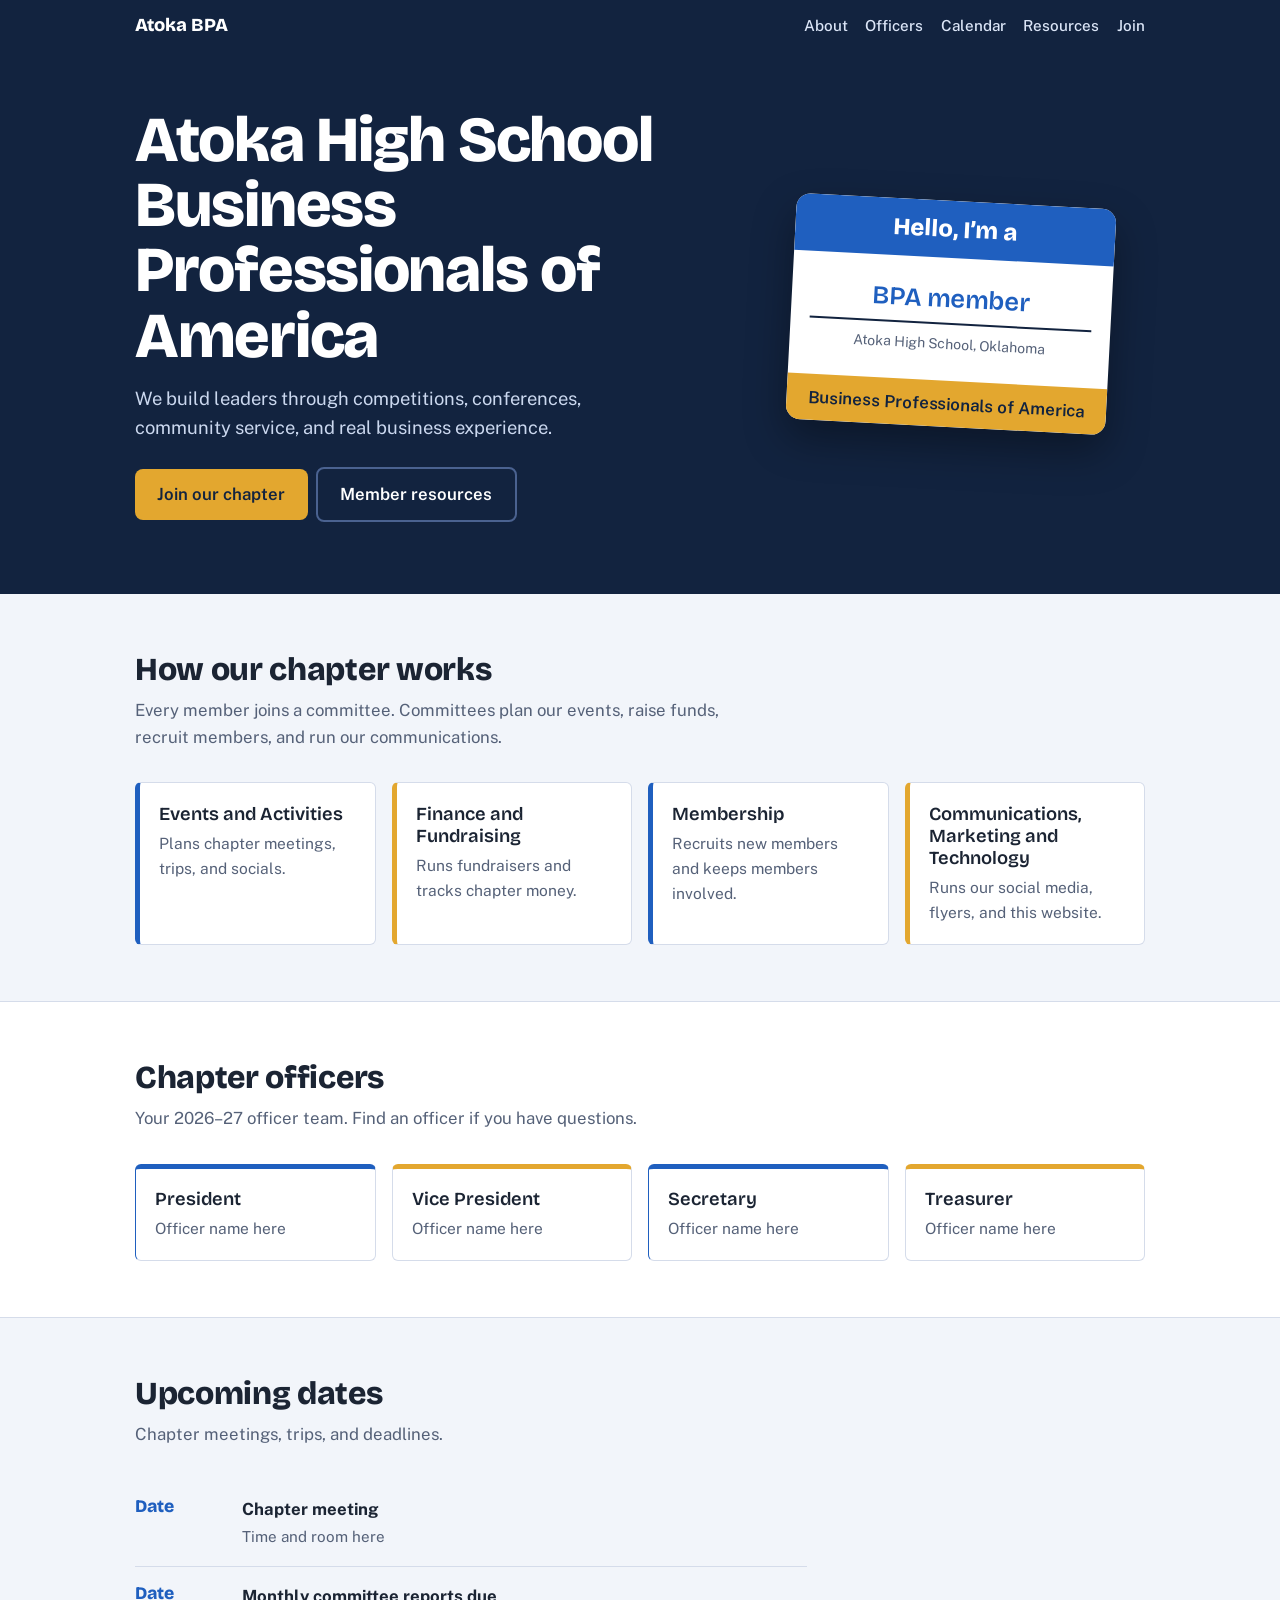
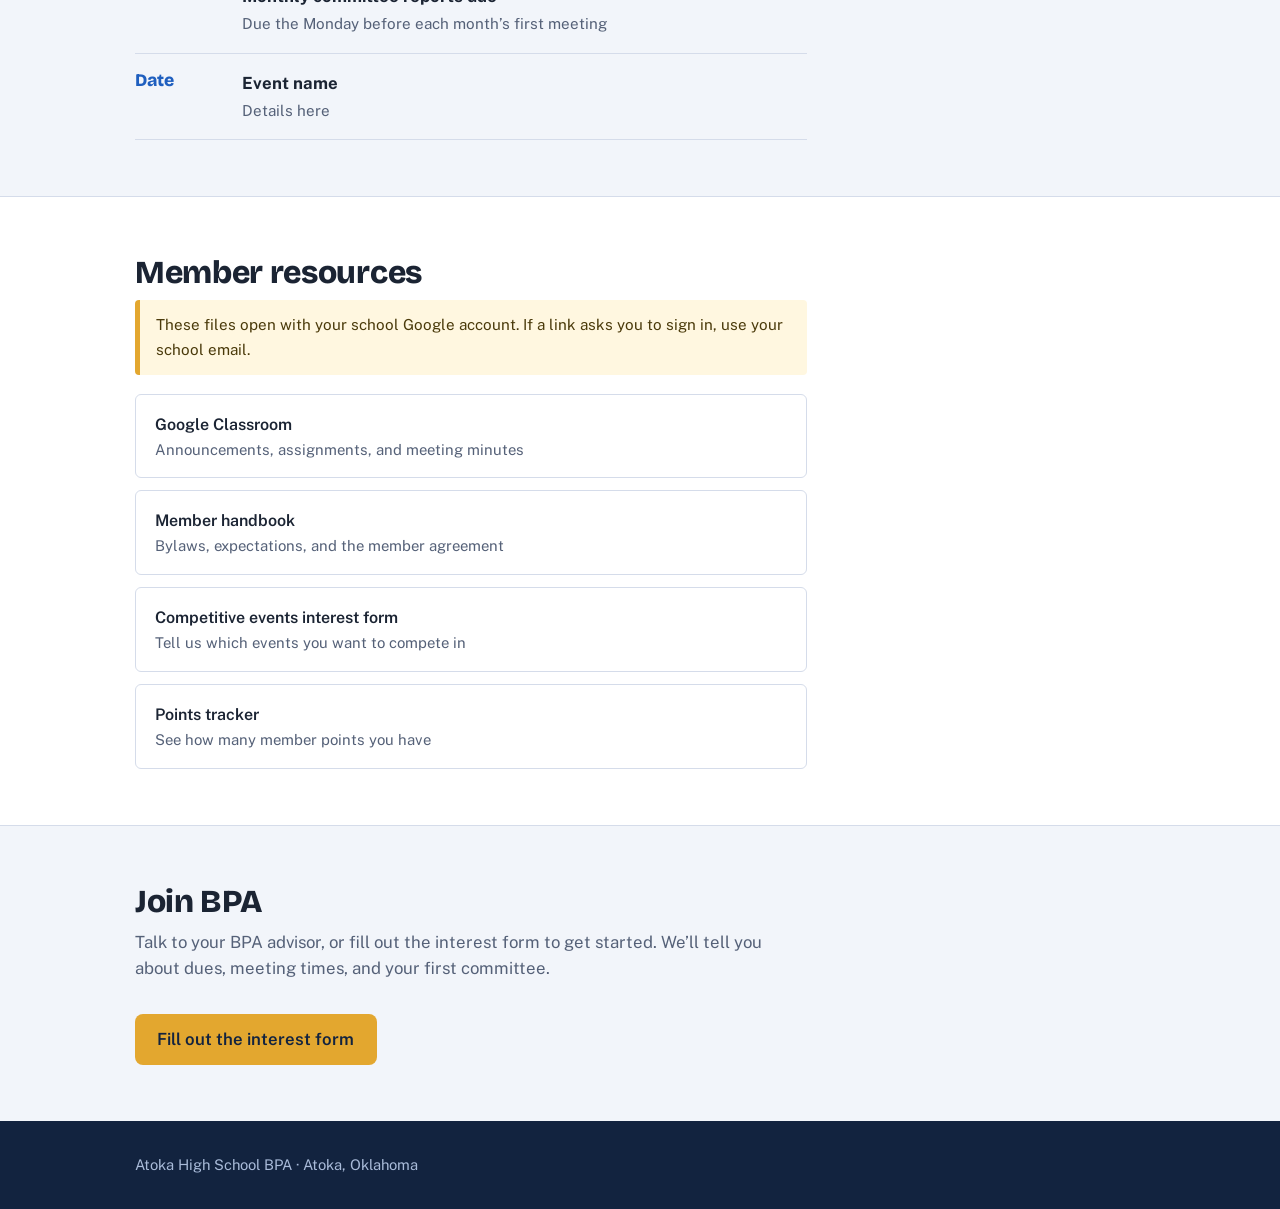
==== index.html @ 5c916713 "Add files via upload" ====
<!DOCTYPE html>
<html lang="en">
<head>
<meta charset="utf-8">
<meta name="viewport" content="width=device-width, initial-scale=1">
<title>Atoka High School BPA</title>
<link rel="preconnect" href="https://fonts.googleapis.com">
<link rel="preconnect" href="https://fonts.gstatic.com" crossorigin>
<link href="https://fonts.googleapis.com/css2?family=Bricolage+Grotesque:wght@600;800&family=Public+Sans:wght@400;500;600&display=swap" rel="stylesheet">
<style>
:root{
  --navy:#12233f; --blue:#1f5fbf; --gold:#e3a72f; --paper:#f2f5fa; --card:#ffffff; --ink:#1b2433; --muted:#556178; --line:#d5dcea;
  --display:'Bricolage Grotesque',Georgia,serif; --body:'Public Sans',system-ui,sans-serif;
}
@media (prefers-color-scheme:dark){
  :root{--paper:#0e1829; --card:#16243b; --ink:#e8edf6; --muted:#9fb0cc; --line:#2a3b58; --navy:#0a1424}
}
*{box-sizing:border-box}
html{scroll-behavior:smooth}
@media (prefers-reduced-motion:reduce){html{scroll-behavior:auto}}
body{margin:0;background:var(--paper);color:var(--ink);font:400 1.05rem/1.6 var(--body)}
a{color:var(--blue)}
@media (prefers-color-scheme:dark){a{color:#7db0ff}}
:focus-visible{outline:3px solid var(--gold);outline-offset:2px}
.wrap{max-width:1050px;margin:0 auto;padding:0 1.25rem}
header.top{background:var(--navy);color:#fff;position:sticky;top:0;z-index:5}
header.top .wrap{display:flex;align-items:center;justify-content:space-between;gap:1rem;padding-top:.75rem;padding-bottom:.75rem;flex-wrap:wrap}
.brand{font:800 1.15rem var(--display);color:#fff;text-decoration:none}
nav a{color:#dbe5f7;text-decoration:none;margin-left:1.1rem;font-weight:500;font-size:.95rem}
nav a:hover{color:var(--gold)}
.hero{background:var(--navy);color:#fff;padding:3.5rem 0 4.5rem}
.hero .wrap{display:grid;grid-template-columns:1.2fr .8fr;gap:2.5rem;align-items:center}
.hero h1{font:800 clamp(2.4rem,6vw,4rem)/1.02 var(--display);margin:0 0 1rem;letter-spacing:-.02em}
.hero p{font-size:1.15rem;color:#cbd8ef;max-width:34rem;margin:0 0 1.5rem}
.btn{display:inline-block;background:var(--gold);color:#12233f;font-weight:600;padding:.75rem 1.4rem;border-radius:8px;text-decoration:none}
.btn.alt{background:transparent;color:#fff;border:2px solid #4a6290;margin-left:.5rem}
.badge{background:#fff;color:#12233f;border-radius:14px;overflow:hidden;transform:rotate(3deg);box-shadow:0 18px 40px rgba(0,0,0,.35);max-width:320px;justify-self:center;width:100%}
.badge .hello{background:var(--blue);color:#fff;text-align:center;padding:.9rem;font:800 1.5rem var(--display)}
.badge .body{padding:1.6rem 1.2rem;text-align:center}
.badge .line{border-bottom:2px solid #12233f;font:600 1.6rem var(--display);min-height:2.6rem;color:var(--blue)}
.badge small{display:block;color:#556178;margin-top:.5rem}
.badge .foot{background:var(--gold);padding:.6rem;text-align:center;font-weight:600}
section{padding:3.5rem 0}
section h2{font:800 2rem var(--display);margin:0 0 .5rem;letter-spacing:-.01em}
.lead{color:var(--muted);max-width:40rem;margin:0 0 2rem}
.grid{display:grid;grid-template-columns:repeat(auto-fit,minmax(220px,1fr));gap:1rem}
.card{background:var(--card);border:1px solid var(--line);border-left:5px solid var(--blue);border-radius:6px;padding:1.2rem}
.card:nth-child(even){border-left-color:var(--gold)}
.card h3{font:600 1.15rem var(--display);margin:0 0 .4rem}
.card p{margin:0;color:var(--muted);font-size:.97rem}
.officers .card{border-left-width:1px;border-top:5px solid var(--blue)}
.officers .card:nth-child(even){border-top-color:var(--gold);border-left-color:var(--line)}
.alt-bg{background:var(--card);border-top:1px solid var(--line);border-bottom:1px solid var(--line)}
.cal{list-style:none;margin:0;padding:0;max-width:42rem}
.cal li{display:flex;gap:1.2rem;padding:1rem 0;border-bottom:1px solid var(--line)}
.cal .d{flex:0 0 5.5rem;font:800 1.1rem var(--display);color:var(--blue)}
@media (prefers-color-scheme:dark){.cal .d{color:#7db0ff}}
.cal b{display:block}
.cal span.s{color:var(--muted);font-size:.95rem}
.res{display:grid;gap:.75rem;max-width:42rem}
.res a{display:block;background:var(--card);border:1px solid var(--line);border-radius:6px;padding:1rem 1.2rem;text-decoration:none;color:var(--ink);font-weight:600}
.res a span{display:block;font-weight:400;color:var(--muted);font-size:.93rem}
.res a:hover{border-color:var(--blue)}
.note{background:#fff7e0;color:#4a3a0a;border-left:5px solid var(--gold);padding:.8rem 1rem;max-width:42rem;margin-bottom:1.2rem;font-size:.95rem;border-radius:4px}
@media (prefers-color-scheme:dark){.note{background:#2c2610;color:#f3e3b0}}
footer{background:var(--navy);color:#a9bbd9;padding:2rem 0;font-size:.92rem}
@media (max-width:760px){
  .hero .wrap{grid-template-columns:1fr}
  nav a{margin:0 .8rem 0 0}
  .btn.alt{margin:.6rem 0 0}
}
</style>
</head>
<body>
<header class="top"><div class="wrap">
  <a class="brand" href="#top">Atoka BPA</a>
  <nav aria-label="Main">
    <a href="#about">About</a><a href="#officers">Officers</a><a href="#calendar">Calendar</a><a href="#resources">Resources</a><a href="#join">Join</a>
  </nav>
</div></header>

<main id="top">
<div class="hero"><div class="wrap">
  <div>
    <h1>Atoka High School Business Professionals of America</h1>
    <p>We build leaders through competitions, conferences, community service, and real business experience.</p>
    <a class="btn" href="#join">Join our chapter</a><a class="btn alt" href="#resources">Member resources</a>
  </div>
  <div class="badge" aria-hidden="true">
    <div class="hello">Hello, I’m a</div>
    <div class="body"><div class="line">BPA member</div><small>Atoka High School, Oklahoma</small></div>
    <div class="foot">Business Professionals of America</div>
  </div>
</div></div>

<section id="about"><div class="wrap">
  <h2>How our chapter works</h2>
  <p class="lead">Every member joins a committee. Committees plan our events, raise funds, recruit members, and run our communications.</p>
  <div class="grid">
    <div class="card"><h3>Events and Activities</h3><p>Plans chapter meetings, trips, and socials.</p></div>
    <div class="card"><h3>Finance and Fundraising</h3><p>Runs fundraisers and tracks chapter money.</p></div>
    <div class="card"><h3>Membership</h3><p>Recruits new members and keeps members involved.</p></div>
    <div class="card"><h3>Communications, Marketing and Technology</h3><p>Runs our social media, flyers, and this website.</p></div>
  </div>
</div></section>

<section id="officers" class="alt-bg officers"><div class="wrap">
  <h2>Chapter officers</h2>
  <p class="lead">Your 2026–27 officer team. Find an officer if you have questions.</p>
  <div class="grid">
    <div class="card"><h3>President</h3><p>Officer name here</p></div>
    <div class="card"><h3>Vice President</h3><p>Officer name here</p></div>
    <div class="card"><h3>Secretary</h3><p>Officer name here</p></div>
    <div class="card"><h3>Treasurer</h3><p>Officer name here</p></div>
  </div>
</div></section>

<section id="calendar"><div class="wrap">
  <h2>Upcoming dates</h2>
  <p class="lead">Chapter meetings, trips, and deadlines.</p>
  <ul class="cal">
    <li><div class="d">Date</div><div><b>Chapter meeting</b><span class="s">Time and room here</span></div></li>
    <li><div class="d">Date</div><div><b>Monthly committee reports due</b><span class="s">Due the Monday before each month’s first meeting</span></div></li>
    <li><div class="d">Date</div><div><b>Event name</b><span class="s">Details here</span></div></li>
  </ul>
</div></section>

<section id="resources" class="alt-bg"><div class="wrap">
  <h2>Member resources</h2>
  <div class="note">These files open with your school Google account. If a link asks you to sign in, use your school email.</div>
  <div class="res">
    <a href="#"><span style="font-weight:600;color:inherit;font-size:1rem;display:inline">Google Classroom</span><span>Announcements, assignments, and meeting minutes</span></a>
    <a href="#"><span style="font-weight:600;color:inherit;font-size:1rem;display:inline">Member handbook</span><span>Bylaws, expectations, and the member agreement</span></a>
    <a href="#"><span style="font-weight:600;color:inherit;font-size:1rem;display:inline">Competitive events interest form</span><span>Tell us which events you want to compete in</span></a>
    <a href="#"><span style="font-weight:600;color:inherit;font-size:1rem;display:inline">Points tracker</span><span>See how many member points you have</span></a>
  </div>
</div></section>

<section id="join"><div class="wrap">
  <h2>Join BPA</h2>
  <p class="lead">Talk to your BPA advisor, or fill out the interest form to get started. We’ll tell you about dues, meeting times, and your first committee.</p>
  <a class="btn" href="#">Fill out the interest form</a>
</div></section>
</main>

<footer><div class="wrap">Atoka High School BPA · Atoka, Oklahoma</div></footer>
</body>
</html>
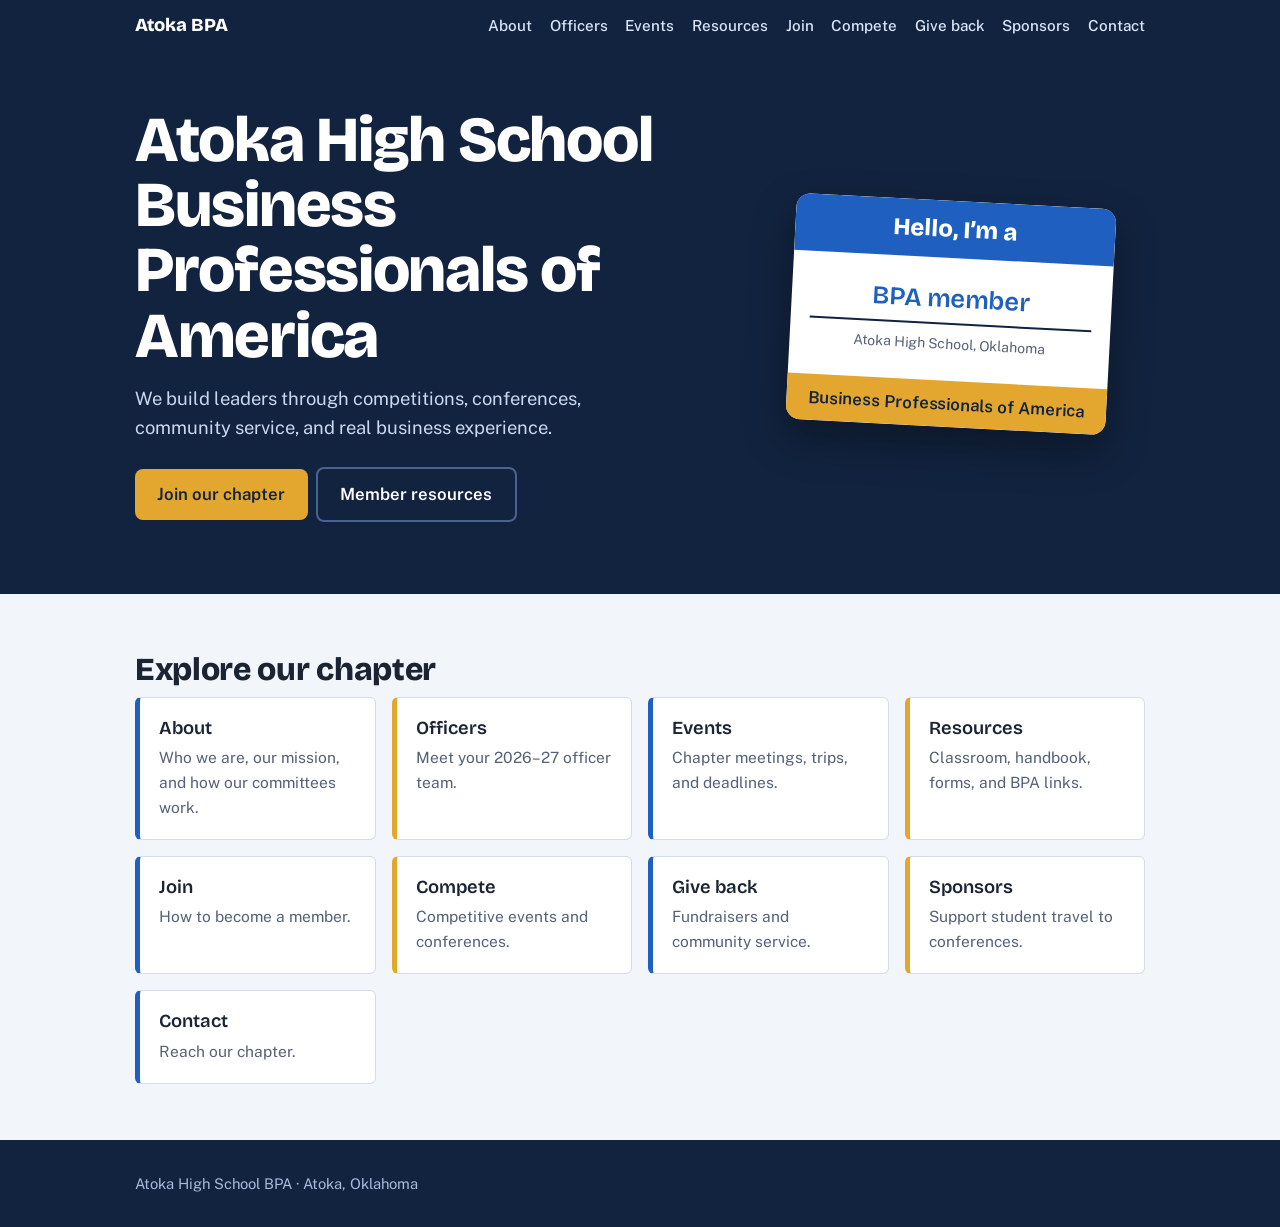
==== commit a6784498: "Add files via upload" ====
--- a/index.html
+++ b/index.html
@@ -7,84 +7,19 @@
 <link rel="preconnect" href="https://fonts.googleapis.com">
 <link rel="preconnect" href="https://fonts.gstatic.com" crossorigin>
 <link href="https://fonts.googleapis.com/css2?family=Bricolage+Grotesque:wght@600;800&family=Public+Sans:wght@400;500;600&display=swap" rel="stylesheet">
-<style>
-:root{
-  --navy:#12233f; --blue:#1f5fbf; --gold:#e3a72f; --paper:#f2f5fa; --card:#ffffff; --ink:#1b2433; --muted:#556178; --line:#d5dcea;
-  --display:'Bricolage Grotesque',Georgia,serif; --body:'Public Sans',system-ui,sans-serif;
-}
-@media (prefers-color-scheme:dark){
-  :root{--paper:#0e1829; --card:#16243b; --ink:#e8edf6; --muted:#9fb0cc; --line:#2a3b58; --navy:#0a1424}
-}
-*{box-sizing:border-box}
-html{scroll-behavior:smooth}
-@media (prefers-reduced-motion:reduce){html{scroll-behavior:auto}}
-body{margin:0;background:var(--paper);color:var(--ink);font:400 1.05rem/1.6 var(--body)}
-a{color:var(--blue)}
-@media (prefers-color-scheme:dark){a{color:#7db0ff}}
-:focus-visible{outline:3px solid var(--gold);outline-offset:2px}
-.wrap{max-width:1050px;margin:0 auto;padding:0 1.25rem}
-header.top{background:var(--navy);color:#fff;position:sticky;top:0;z-index:5}
-header.top .wrap{display:flex;align-items:center;justify-content:space-between;gap:1rem;padding-top:.75rem;padding-bottom:.75rem;flex-wrap:wrap}
-.brand{font:800 1.15rem var(--display);color:#fff;text-decoration:none}
-nav a{color:#dbe5f7;text-decoration:none;margin-left:1.1rem;font-weight:500;font-size:.95rem}
-nav a:hover{color:var(--gold)}
-.hero{background:var(--navy);color:#fff;padding:3.5rem 0 4.5rem}
-.hero .wrap{display:grid;grid-template-columns:1.2fr .8fr;gap:2.5rem;align-items:center}
-.hero h1{font:800 clamp(2.4rem,6vw,4rem)/1.02 var(--display);margin:0 0 1rem;letter-spacing:-.02em}
-.hero p{font-size:1.15rem;color:#cbd8ef;max-width:34rem;margin:0 0 1.5rem}
-.btn{display:inline-block;background:var(--gold);color:#12233f;font-weight:600;padding:.75rem 1.4rem;border-radius:8px;text-decoration:none}
-.btn.alt{background:transparent;color:#fff;border:2px solid #4a6290;margin-left:.5rem}
-.badge{background:#fff;color:#12233f;border-radius:14px;overflow:hidden;transform:rotate(3deg);box-shadow:0 18px 40px rgba(0,0,0,.35);max-width:320px;justify-self:center;width:100%}
-.badge .hello{background:var(--blue);color:#fff;text-align:center;padding:.9rem;font:800 1.5rem var(--display)}
-.badge .body{padding:1.6rem 1.2rem;text-align:center}
-.badge .line{border-bottom:2px solid #12233f;font:600 1.6rem var(--display);min-height:2.6rem;color:var(--blue)}
-.badge small{display:block;color:#556178;margin-top:.5rem}
-.badge .foot{background:var(--gold);padding:.6rem;text-align:center;font-weight:600}
-section{padding:3.5rem 0}
-section h2{font:800 2rem var(--display);margin:0 0 .5rem;letter-spacing:-.01em}
-.lead{color:var(--muted);max-width:40rem;margin:0 0 2rem}
-.grid{display:grid;grid-template-columns:repeat(auto-fit,minmax(220px,1fr));gap:1rem}
-.card{background:var(--card);border:1px solid var(--line);border-left:5px solid var(--blue);border-radius:6px;padding:1.2rem}
-.card:nth-child(even){border-left-color:var(--gold)}
-.card h3{font:600 1.15rem var(--display);margin:0 0 .4rem}
-.card p{margin:0;color:var(--muted);font-size:.97rem}
-.officers .card{border-left-width:1px;border-top:5px solid var(--blue)}
-.officers .card:nth-child(even){border-top-color:var(--gold);border-left-color:var(--line)}
-.alt-bg{background:var(--card);border-top:1px solid var(--line);border-bottom:1px solid var(--line)}
-.cal{list-style:none;margin:0;padding:0;max-width:42rem}
-.cal li{display:flex;gap:1.2rem;padding:1rem 0;border-bottom:1px solid var(--line)}
-.cal .d{flex:0 0 5.5rem;font:800 1.1rem var(--display);color:var(--blue)}
-@media (prefers-color-scheme:dark){.cal .d{color:#7db0ff}}
-.cal b{display:block}
-.cal span.s{color:var(--muted);font-size:.95rem}
-.res{display:grid;gap:.75rem;max-width:42rem}
-.res a{display:block;background:var(--card);border:1px solid var(--line);border-radius:6px;padding:1rem 1.2rem;text-decoration:none;color:var(--ink);font-weight:600}
-.res a span{display:block;font-weight:400;color:var(--muted);font-size:.93rem}
-.res a:hover{border-color:var(--blue)}
-.note{background:#fff7e0;color:#4a3a0a;border-left:5px solid var(--gold);padding:.8rem 1rem;max-width:42rem;margin-bottom:1.2rem;font-size:.95rem;border-radius:4px}
-@media (prefers-color-scheme:dark){.note{background:#2c2610;color:#f3e3b0}}
-footer{background:var(--navy);color:#a9bbd9;padding:2rem 0;font-size:.92rem}
-@media (max-width:760px){
-  .hero .wrap{grid-template-columns:1fr}
-  nav a{margin:0 .8rem 0 0}
-  .btn.alt{margin:.6rem 0 0}
-}
-</style>
+<link rel="stylesheet" href="style.css">
 </head>
 <body>
 <header class="top"><div class="wrap">
-  <a class="brand" href="#top">Atoka BPA</a>
-  <nav aria-label="Main">
-    <a href="#about">About</a><a href="#officers">Officers</a><a href="#calendar">Calendar</a><a href="#resources">Resources</a><a href="#join">Join</a>
-  </nav>
+  <a class="brand" href="index.html">Atoka BPA</a>
+  <nav aria-label="Main"><a href="about.html">About</a><a href="officers.html">Officers</a><a href="events.html">Events</a><a href="resources.html">Resources</a><a href="join.html">Join</a><a href="compete.html">Compete</a><a href="giveback.html">Give back</a><a href="sponsors.html">Sponsors</a><a href="contact.html">Contact</a></nav>
 </div></header>
-
-<main id="top">
+<main>
 <div class="hero"><div class="wrap">
   <div>
     <h1>Atoka High School Business Professionals of America</h1>
     <p>We build leaders through competitions, conferences, community service, and real business experience.</p>
-    <a class="btn" href="#join">Join our chapter</a><a class="btn alt" href="#resources">Member resources</a>
+    <a class="btn" href="join.html">Join our chapter</a><a class="btn alt" href="resources.html">Member resources</a>
   </div>
   <div class="badge" aria-hidden="true">
     <div class="hello">Hello, I’m a</div>
@@ -93,56 +28,8 @@
   </div>
 </div></div>
 
-<section id="about"><div class="wrap">
-  <h2>How our chapter works</h2>
-  <p class="lead">Every member joins a committee. Committees plan our events, raise funds, recruit members, and run our communications.</p>
-  <div class="grid">
-    <div class="card"><h3>Events and Activities</h3><p>Plans chapter meetings, trips, and socials.</p></div>
-    <div class="card"><h3>Finance and Fundraising</h3><p>Runs fundraisers and tracks chapter money.</p></div>
-    <div class="card"><h3>Membership</h3><p>Recruits new members and keeps members involved.</p></div>
-    <div class="card"><h3>Communications, Marketing and Technology</h3><p>Runs our social media, flyers, and this website.</p></div>
-  </div>
-</div></section>
-
-<section id="officers" class="alt-bg officers"><div class="wrap">
-  <h2>Chapter officers</h2>
-  <p class="lead">Your 2026–27 officer team. Find an officer if you have questions.</p>
-  <div class="grid">
-    <div class="card"><h3>President</h3><p>Officer name here</p></div>
-    <div class="card"><h3>Vice President</h3><p>Officer name here</p></div>
-    <div class="card"><h3>Secretary</h3><p>Officer name here</p></div>
-    <div class="card"><h3>Treasurer</h3><p>Officer name here</p></div>
-  </div>
-</div></section>
-
-<section id="calendar"><div class="wrap">
-  <h2>Upcoming dates</h2>
-  <p class="lead">Chapter meetings, trips, and deadlines.</p>
-  <ul class="cal">
-    <li><div class="d">Date</div><div><b>Chapter meeting</b><span class="s">Time and room here</span></div></li>
-    <li><div class="d">Date</div><div><b>Monthly committee reports due</b><span class="s">Due the Monday before each month’s first meeting</span></div></li>
-    <li><div class="d">Date</div><div><b>Event name</b><span class="s">Details here</span></div></li>
-  </ul>
-</div></section>
-
-<section id="resources" class="alt-bg"><div class="wrap">
-  <h2>Member resources</h2>
-  <div class="note">These files open with your school Google account. If a link asks you to sign in, use your school email.</div>
-  <div class="res">
-    <a href="#"><span style="font-weight:600;color:inherit;font-size:1rem;display:inline">Google Classroom</span><span>Announcements, assignments, and meeting minutes</span></a>
-    <a href="#"><span style="font-weight:600;color:inherit;font-size:1rem;display:inline">Member handbook</span><span>Bylaws, expectations, and the member agreement</span></a>
-    <a href="#"><span style="font-weight:600;color:inherit;font-size:1rem;display:inline">Competitive events interest form</span><span>Tell us which events you want to compete in</span></a>
-    <a href="#"><span style="font-weight:600;color:inherit;font-size:1rem;display:inline">Points tracker</span><span>See how many member points you have</span></a>
-  </div>
-</div></section>
-
-<section id="join"><div class="wrap">
-  <h2>Join BPA</h2>
-  <p class="lead">Talk to your BPA advisor, or fill out the interest form to get started. We’ll tell you about dues, meeting times, and your first committee.</p>
-  <a class="btn" href="#">Fill out the interest form</a>
-</div></section>
+<section><div class="wrap"><h2>Explore our chapter</h2><div class="grid"><a class="card" href="about.html"><h3>About</h3><p>Who we are, our mission, and how our committees work.</p></a><a class="card" href="officers.html"><h3>Officers</h3><p>Meet your 2026–27 officer team.</p></a><a class="card" href="events.html"><h3>Events</h3><p>Chapter meetings, trips, and deadlines.</p></a><a class="card" href="resources.html"><h3>Resources</h3><p>Classroom, handbook, forms, and BPA links.</p></a><a class="card" href="join.html"><h3>Join</h3><p>How to become a member.</p></a><a class="card" href="compete.html"><h3>Compete</h3><p>Competitive events and conferences.</p></a><a class="card" href="giveback.html"><h3>Give back</h3><p>Fundraisers and community service.</p></a><a class="card" href="sponsors.html"><h3>Sponsors</h3><p>Support student travel to conferences.</p></a><a class="card" href="contact.html"><h3>Contact</h3><p>Reach our chapter.</p></a></div></div></section>
 </main>
-
 <footer><div class="wrap">Atoka High School BPA · Atoka, Oklahoma</div></footer>
 </body>
 </html>
--- a/style.css
+++ b/style.css
@@ -0,0 +1,66 @@
+
+:root{
+  --navy:#12233f; --blue:#1f5fbf; --gold:#e3a72f; --paper:#f2f5fa; --card:#ffffff; --ink:#1b2433; --muted:#556178; --line:#d5dcea;
+  --display:'Bricolage Grotesque',Georgia,serif; --body:'Public Sans',system-ui,sans-serif;
+}
+@media (prefers-color-scheme:dark){
+  :root{--paper:#0e1829; --card:#16243b; --ink:#e8edf6; --muted:#9fb0cc; --line:#2a3b58; --navy:#0a1424}
+}
+*{box-sizing:border-box}
+html{scroll-behavior:smooth}
+@media (prefers-reduced-motion:reduce){html{scroll-behavior:auto}}
+body{margin:0;background:var(--paper);color:var(--ink);font:400 1.05rem/1.6 var(--body)}
+a{color:var(--blue)}
+@media (prefers-color-scheme:dark){a{color:#7db0ff}}
+:focus-visible{outline:3px solid var(--gold);outline-offset:2px}
+.wrap{max-width:1050px;margin:0 auto;padding:0 1.25rem}
+header.top{background:var(--navy);color:#fff;position:sticky;top:0;z-index:5}
+header.top .wrap{display:flex;align-items:center;justify-content:space-between;gap:1rem;padding-top:.75rem;padding-bottom:.75rem;flex-wrap:wrap}
+.brand{font:800 1.15rem var(--display);color:#fff;text-decoration:none}
+nav a{color:#dbe5f7;text-decoration:none;margin-left:1.1rem;font-weight:500;font-size:.95rem}
+nav a:hover{color:var(--gold)}
+.hero{background:var(--navy);color:#fff;padding:3.5rem 0 4.5rem}
+.hero .wrap{display:grid;grid-template-columns:1.2fr .8fr;gap:2.5rem;align-items:center}
+.hero h1{font:800 clamp(2.4rem,6vw,4rem)/1.02 var(--display);margin:0 0 1rem;letter-spacing:-.02em}
+.hero p{font-size:1.15rem;color:#cbd8ef;max-width:34rem;margin:0 0 1.5rem}
+.btn{display:inline-block;background:var(--gold);color:#12233f;font-weight:600;padding:.75rem 1.4rem;border-radius:8px;text-decoration:none}
+.btn.alt{background:transparent;color:#fff;border:2px solid #4a6290;margin-left:.5rem}
+.badge{background:#fff;color:#12233f;border-radius:14px;overflow:hidden;transform:rotate(3deg);box-shadow:0 18px 40px rgba(0,0,0,.35);max-width:320px;justify-self:center;width:100%}
+.badge .hello{background:var(--blue);color:#fff;text-align:center;padding:.9rem;font:800 1.5rem var(--display)}
+.badge .body{padding:1.6rem 1.2rem;text-align:center}
+.badge .line{border-bottom:2px solid #12233f;font:600 1.6rem var(--display);min-height:2.6rem;color:var(--blue)}
+.badge small{display:block;color:#556178;margin-top:.5rem}
+.badge .foot{background:var(--gold);padding:.6rem;text-align:center;font-weight:600}
+section{padding:3.5rem 0}
+section h2{font:800 2rem var(--display);margin:0 0 .5rem;letter-spacing:-.01em}
+.lead{color:var(--muted);max-width:40rem;margin:0 0 2rem}
+.grid{display:grid;grid-template-columns:repeat(auto-fit,minmax(220px,1fr));gap:1rem}
+.card{background:var(--card);border:1px solid var(--line);border-left:5px solid var(--blue);border-radius:6px;padding:1.2rem}
+.card:nth-child(even){border-left-color:var(--gold)}
+.card h3{font:600 1.15rem var(--display);margin:0 0 .4rem}
+.card p{margin:0;color:var(--muted);font-size:.97rem}
+.officers .card{border-left-width:1px;border-top:5px solid var(--blue)}
+.officers .card:nth-child(even){border-top-color:var(--gold);border-left-color:var(--line)}
+.alt-bg{background:var(--card);border-top:1px solid var(--line);border-bottom:1px solid var(--line)}
+.cal{list-style:none;margin:0;padding:0;max-width:42rem}
+.cal li{display:flex;gap:1.2rem;padding:1rem 0;border-bottom:1px solid var(--line)}
+.cal .d{flex:0 0 5.5rem;font:800 1.1rem var(--display);color:var(--blue)}
+@media (prefers-color-scheme:dark){.cal .d{color:#7db0ff}}
+.cal b{display:block}
+.cal span.s{color:var(--muted);font-size:.95rem}
+.res{display:grid;gap:.75rem;max-width:42rem}
+.res a{display:block;background:var(--card);border:1px solid var(--line);border-radius:6px;padding:1rem 1.2rem;text-decoration:none;color:var(--ink);font-weight:600}
+.res a span{display:block;font-weight:400;color:var(--muted);font-size:.93rem}
+.res a:hover{border-color:var(--blue)}
+.note{background:#fff7e0;color:#4a3a0a;border-left:5px solid var(--gold);padding:.8rem 1rem;max-width:42rem;margin-bottom:1.2rem;font-size:.95rem;border-radius:4px}
+@media (prefers-color-scheme:dark){.note{background:#2c2610;color:#f3e3b0}}
+footer{background:var(--navy);color:#a9bbd9;padding:2rem 0;font-size:.92rem}
+@media (max-width:760px){
+  .hero .wrap{grid-template-columns:1fr}
+  nav a{margin:0 .8rem 0 0}
+  .btn.alt{margin:.6rem 0 0}
+}
+
+a.card{display:block;text-decoration:none;color:inherit}a.card:hover{border-color:var(--blue)}
+nav a[aria-current]{color:var(--gold)}
+main>section:only-child{min-height:60vh}
